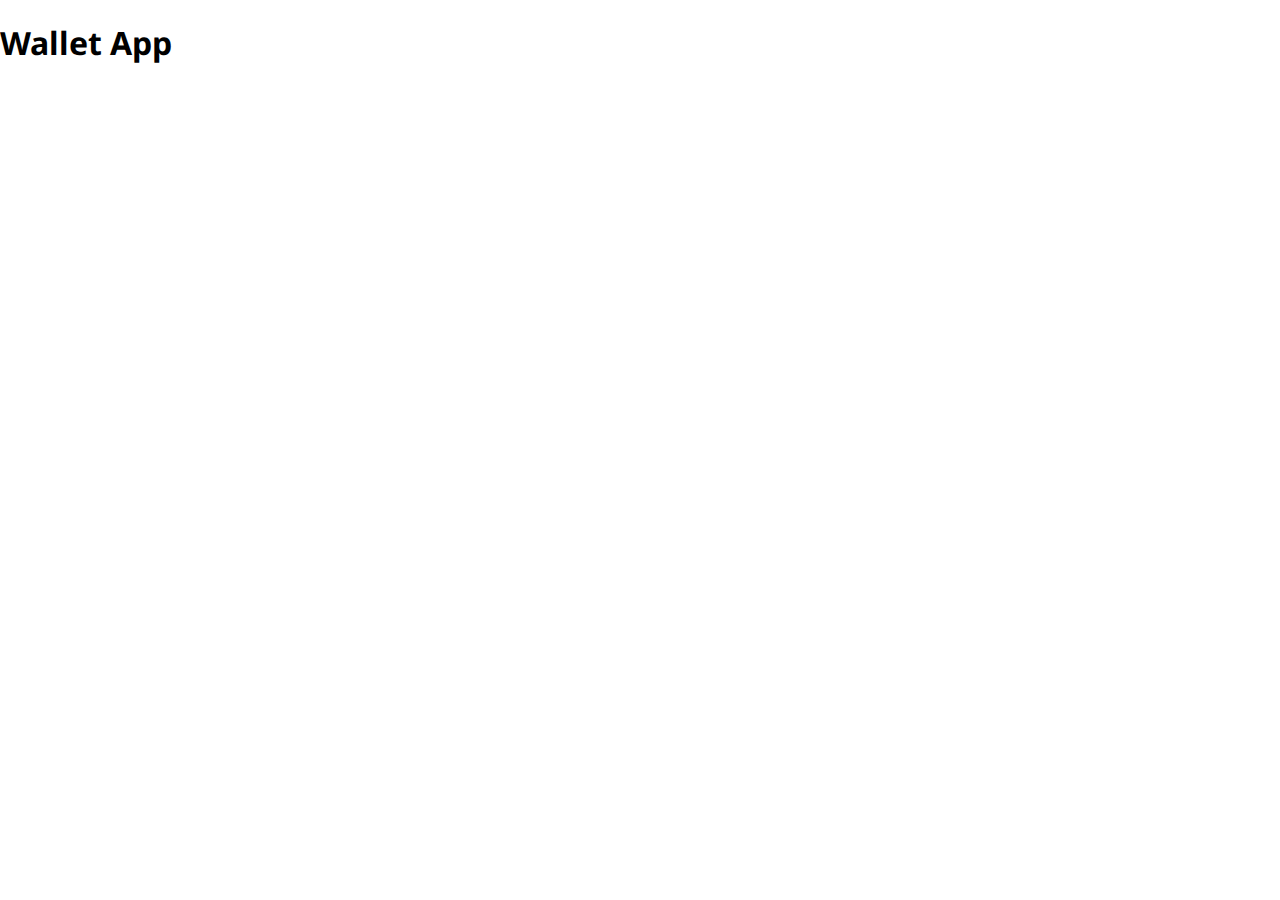
==== index.html @ 1d20bb7b "first commit" ====
<!DOCTYPE html>
<html>
  <head>
    <title>Wallet App - Login</title>
    <link rel="stylesheet" href="Styles.css" />
    <script src="index.js"></script>
  </head>
  <body>
    <h1>Wallet App</h1>
  </body>
</html>
---- Styles.css ----
@import url("https://fonts.googleapis.com/css2?family=Noto+Sans:ital,wght@0,100;0,200;0,300;0,400;0,500;0,600;0,700;0,800;0,900;1,100;1,200;1,300;1,400;1,500;1,600;1,700;1,800;1,900&display=swap");

body {
  padding: 0px;
  margin: 0px;
  font-family: "Noto Sans", sans-serif;
}

h1 {
  font-family: "Noto Sans", sans-serif;
}
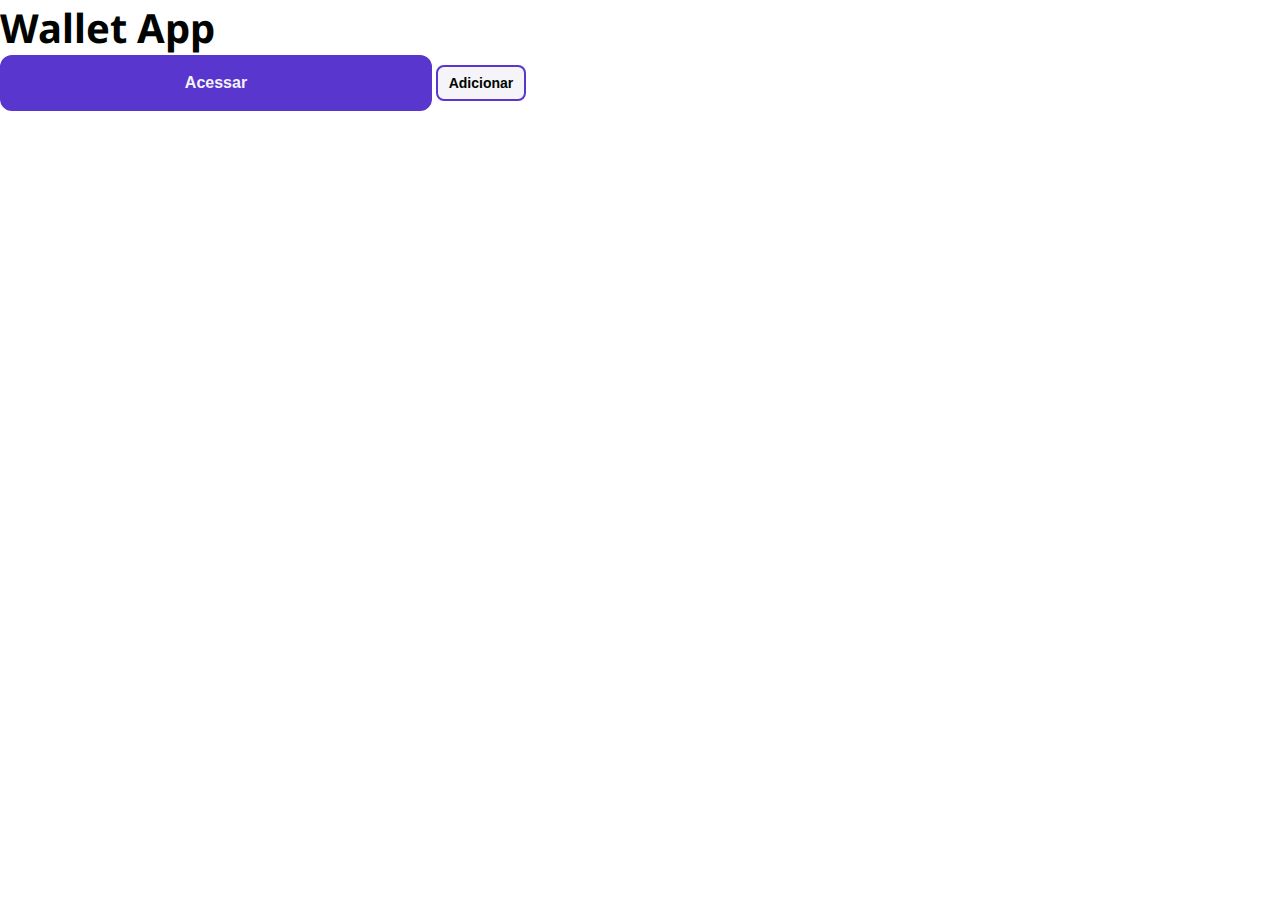
==== commit da943c05: "feat estilização do CSS" ====
--- a/index.html
+++ b/index.html
@@ -7,5 +7,7 @@
   </head>
   <body>
     <h1>Wallet App</h1>
+    <button>Acessar</button>
+    <button class="small">Adicionar</button>
   </body>
 </html>
--- a/Styles.css
+++ b/Styles.css
@@ -4,8 +4,79 @@
   padding: 0px;
   margin: 0px;
   font-family: "Noto Sans", sans-serif;
+  color: #010400;
 }
 
 h1 {
-  font-family: "Noto Sans", sans-serif;
+  font-size: 40px;
+  font-weight: bolder;
+  margin: 0px;
+  padding: 0px;
 }
+
+h2 {
+  font-size: 24px;
+  font-weight: bold;
+  margin: 0px;
+  padding: 0px;
+}
+
+h3 {
+  font-size: 18px;
+  font-weight: bold;
+  margin: 0px;
+  padding: 0px;
+}
+
+h4 {
+  font-size: 16px;
+  color: #7c7c7c;
+  font-weight: 700;
+  margin: 0px;
+  padding: 0px;
+}
+
+p {
+  font-size: 14px;
+  color: #7c7c7c;
+  font-weight: 500;
+  margin: 0px;
+  padding: 0px;
+}
+
+label {
+  width: 100%;
+  font-size: 14px;
+  font-weight: 500;
+}
+
+a {
+  font-size: 14px;
+  font-weight: 700;
+  text-decoration: underline;
+}
+
+button {
+  background-color: #5936cd;
+  height: 56px;
+  width: 432px;
+  border-radius: 12px;
+  color: #f4f4f9;
+  font-weight: bold;
+  font-size: 16px;
+  border-color: #5936cd;
+  border-width: 2px;
+  border-style: solid;
+}
+
+button.small {
+  background-color: #f4f4f9;
+  color: #010400;
+  font-size: 14px;
+  border-radius: 8px;
+  width: 90px;
+  height: 36px;
+}
+
+input {
+}
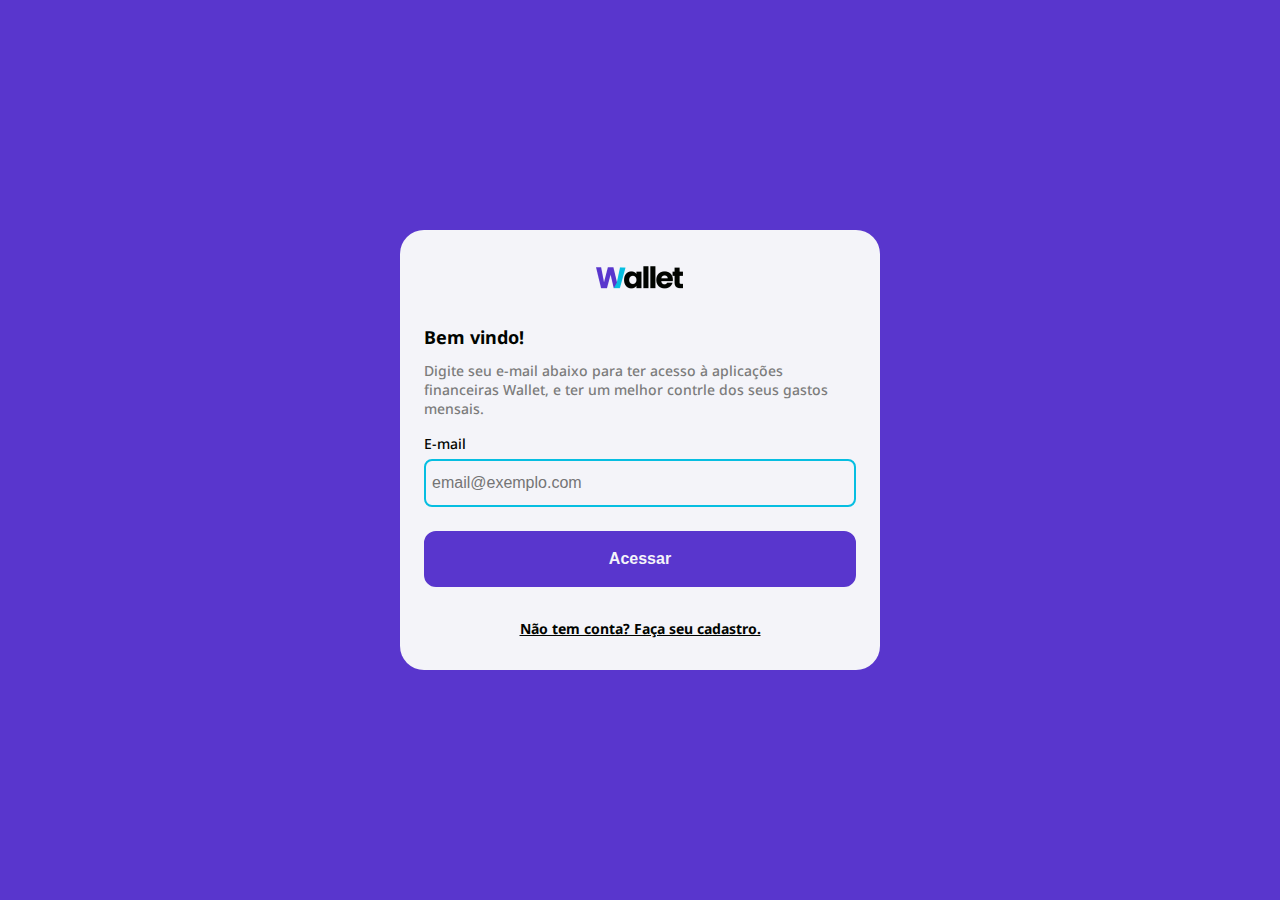
==== commit f23e8a0e: "feat: implement UI for auth screen" ====
--- a/index.html
+++ b/index.html
@@ -6,8 +6,27 @@
     <script src="index.js"></script>
   </head>
   <body>
-    <h1>Wallet App</h1>
-    <button>Acessar</button>
-    <button class="small">Adicionar</button>
+    <div class="auth-container">
+      <div class="auth-content">
+        <div class="auth-content-container">
+          <img class="logo" src="src/img/logo.png" />
+          <h3 class="full-width text-left mt larger">Bem vindo!</h3>
+          <p class="mt small">
+            Digite seu e-mail abaixo para ter acesso à aplicações financeiras
+            Wallet, e ter um melhor contrle dos seus gastos mensais.
+          </p>
+          <label class="mt" for="input-email">E-mail</label>
+          <input
+            placeholder="email@exemplo.com"
+            class="mt smaller"
+            id="input-email"
+            name="input-email"
+            type="email"
+          />
+          <button class="full-width mt large">Acessar</button>
+          <a class="mt larger">Não tem conta? Faça seu cadastro.</a>
+        </div>
+      </div>
+    </div>
   </body>
 </html>
--- a/Styles.css
+++ b/Styles.css
@@ -79,4 +79,82 @@
 }
 
 input {
+  width: 100%;
+  background-color: #f4f4f9;
+  height: 48px;
+  border-color: #06bee1;
+  border-style: solid;
+  border-width: 2px;
+  border-radius: 8px;
+  color: #010400;
+  font-size: 16px;
+  padding: 6px;
+  box-sizing: border-box;
 }
+
+.full-width {
+  width: 100%;
+}
+
+.text-center {
+  text-align: center;
+}
+
+.text-left {
+  text-align: left;
+}
+
+.mt {
+  margin-top: 16px;
+}
+
+.mt.larger {
+  margin-top: 32px;
+}
+
+.mt.large {
+  margin-top: 24px;
+}
+
+.mt.small {
+  margin-top: 12px;
+}
+
+.mt.smaller {
+  margin-top: 6px;
+}
+
+.logo {
+  width: 88px;
+  height: auto;
+}
+
+.auth-container {
+  width: 100vw;
+  height: 100vh;
+  display: flex;
+  align-items: center;
+  justify-content: center;
+  background-color: #5936cd;
+}
+
+.auth-content {
+  display: flex;
+  align-items: center;
+  justify-content: center;
+  width: 480px;
+  height: auto;
+  border-radius: 24px;
+  background-color: #f4f4f9;
+  min-height: 440px;
+}
+
+.auth-content-container {
+  display: flex;
+  flex-direction: column;
+  align-items: center;
+  justify-content: center;
+  width: 100%;
+  height: 100%;
+  padding: 24px;
+}
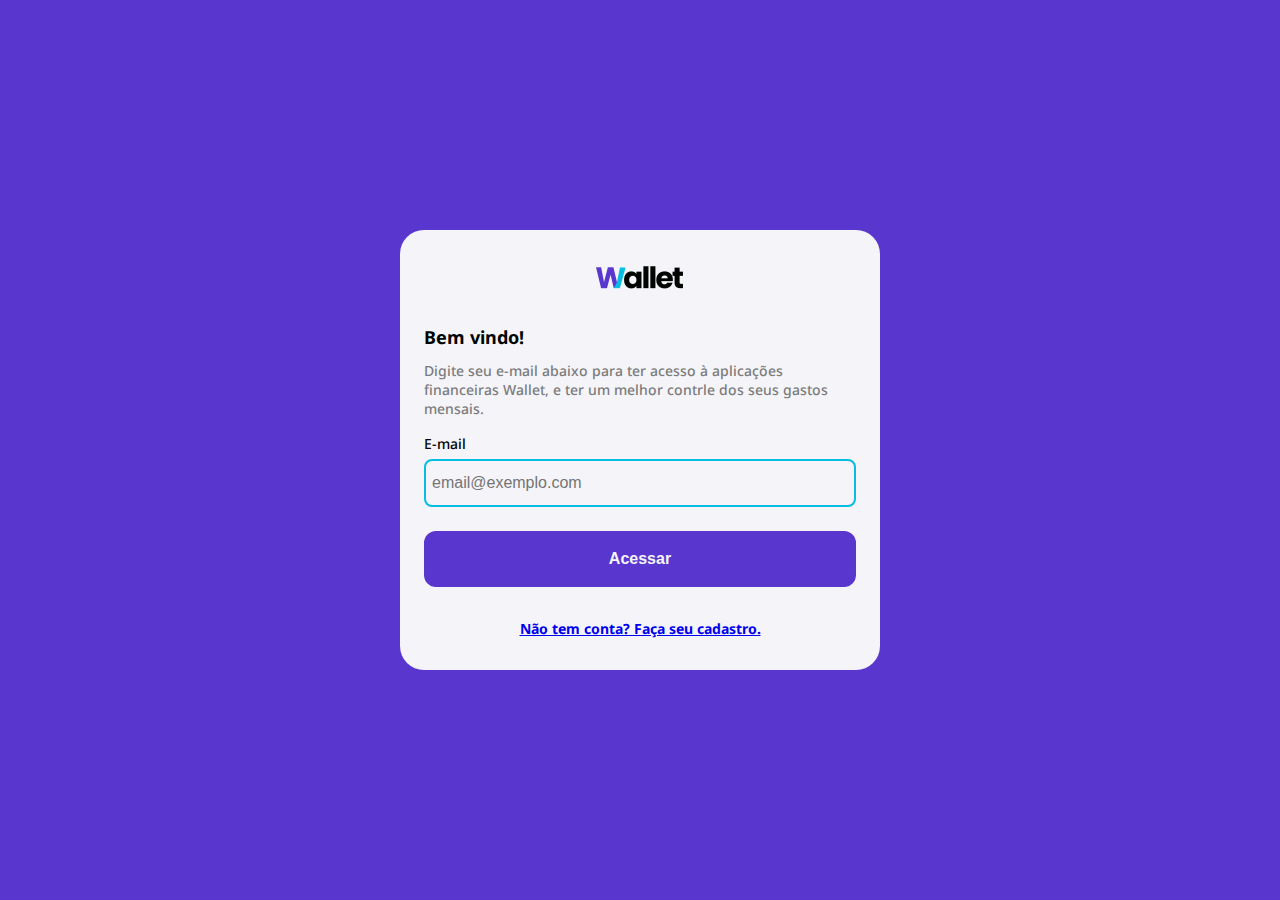
==== commit d09949cc: "feat: ADD files 'pages' and modified arquivos" ====
--- a/index.html
+++ b/index.html
@@ -23,8 +23,12 @@
             name="input-email"
             type="email"
           />
-          <button class="full-width mt large">Acessar</button>
-          <a class="mt larger">Não tem conta? Faça seu cadastro.</a>
+          <button onclick="onClickLogin()" class="full-width mt large">
+            Acessar
+          </button>
+          <a href="src/Pages/Register/index.html" class="mt larger"
+            >Não tem conta? Faça seu cadastro.</a
+          >
         </div>
       </div>
     </div>
--- a/Styles.css
+++ b/Styles.css
@@ -67,6 +67,7 @@
   border-color: #5936cd;
   border-width: 2px;
   border-style: solid;
+  cursor: pointer;
 }
 
 button.small {
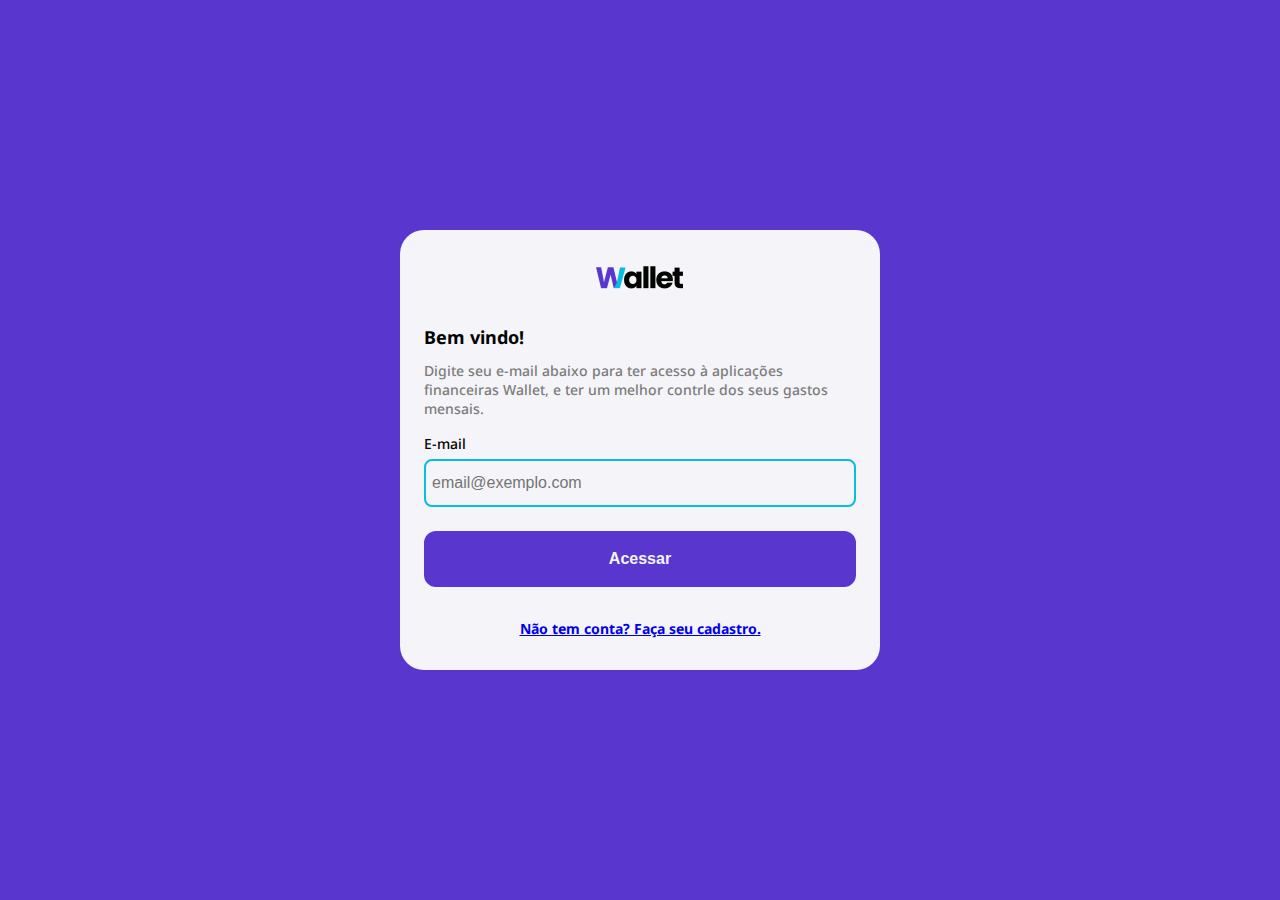
==== commit 25454d71: "feat:add pages and API" ====
--- a/index.html
+++ b/index.html
@@ -9,7 +9,7 @@
     <div class="auth-container">
       <div class="auth-content">
         <div class="auth-content-container">
-          <img class="logo" src="src/img/logo.png" />
+          <img class="logo" src="src/img/logo.png" alt="Logo Wallet App" />
           <h3 class="full-width text-left mt larger">Bem vindo!</h3>
           <p class="mt small">
             Digite seu e-mail abaixo para ter acesso à aplicações financeiras
